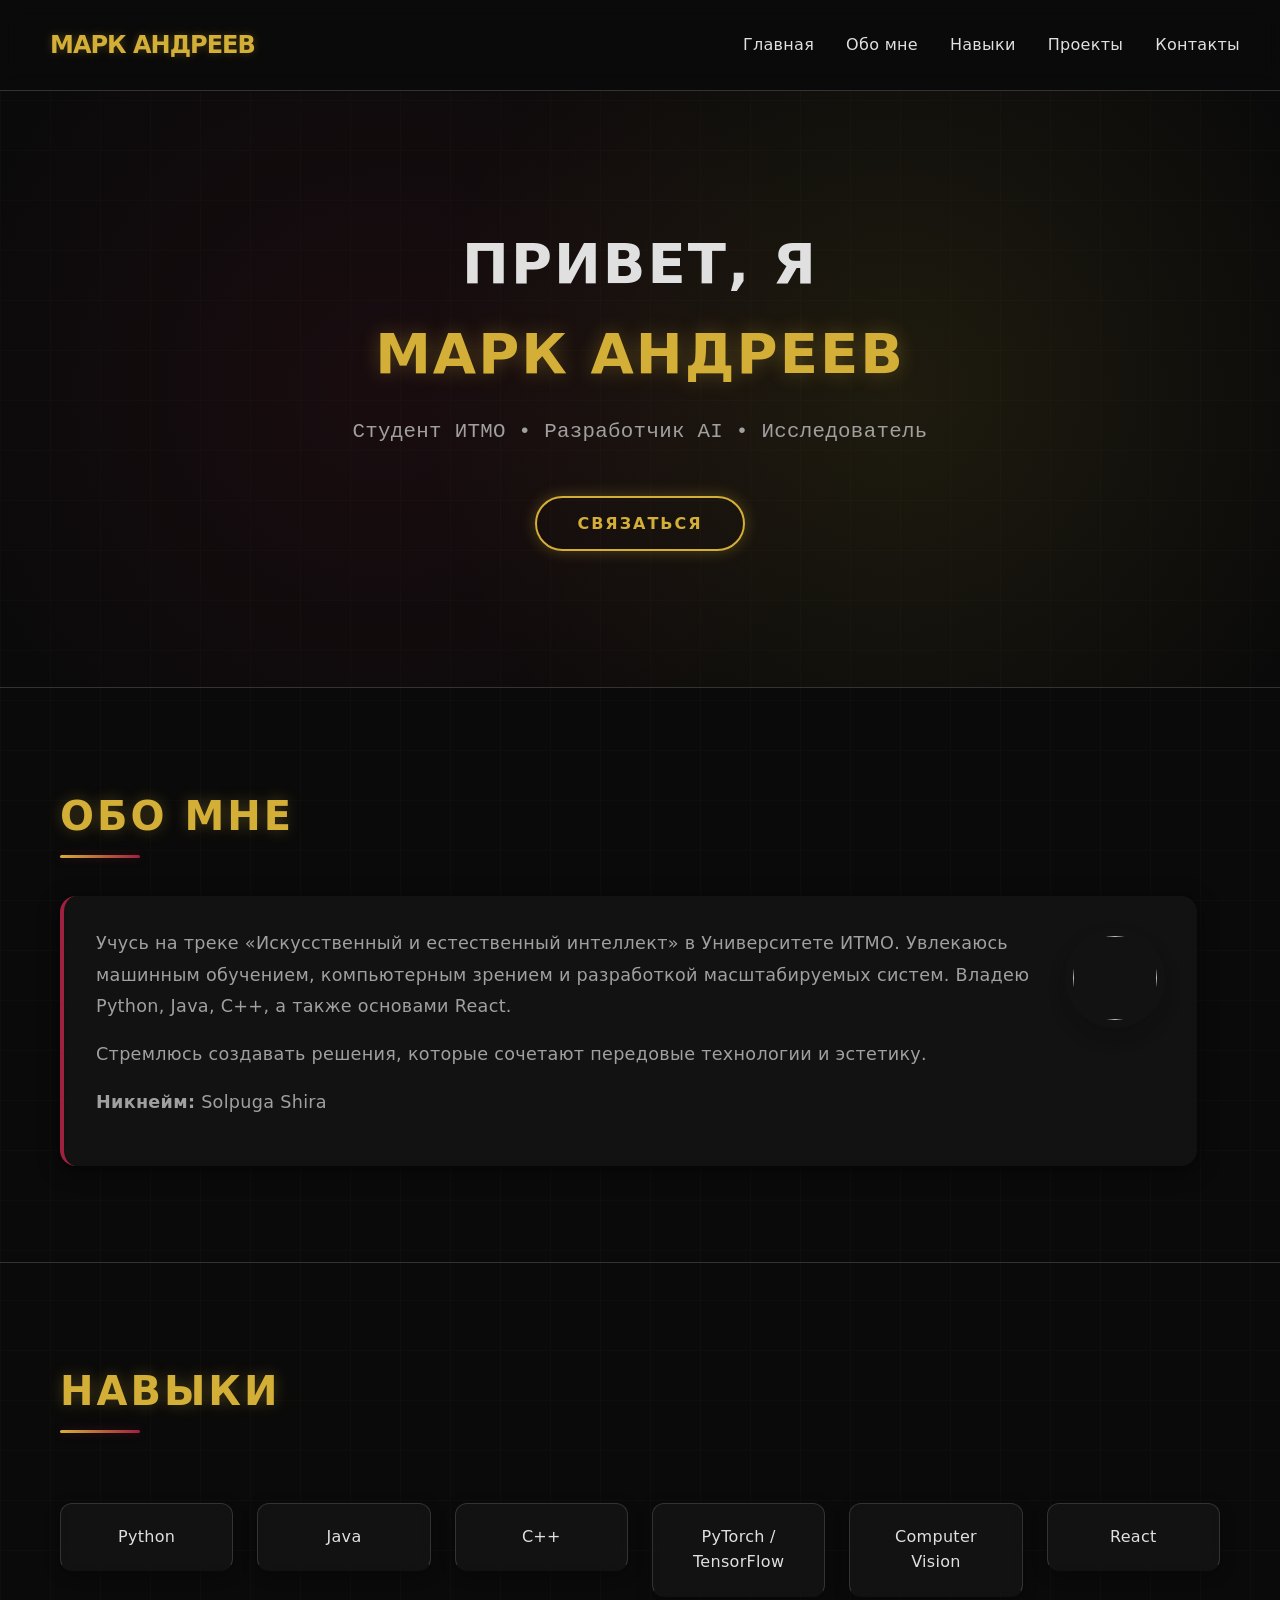
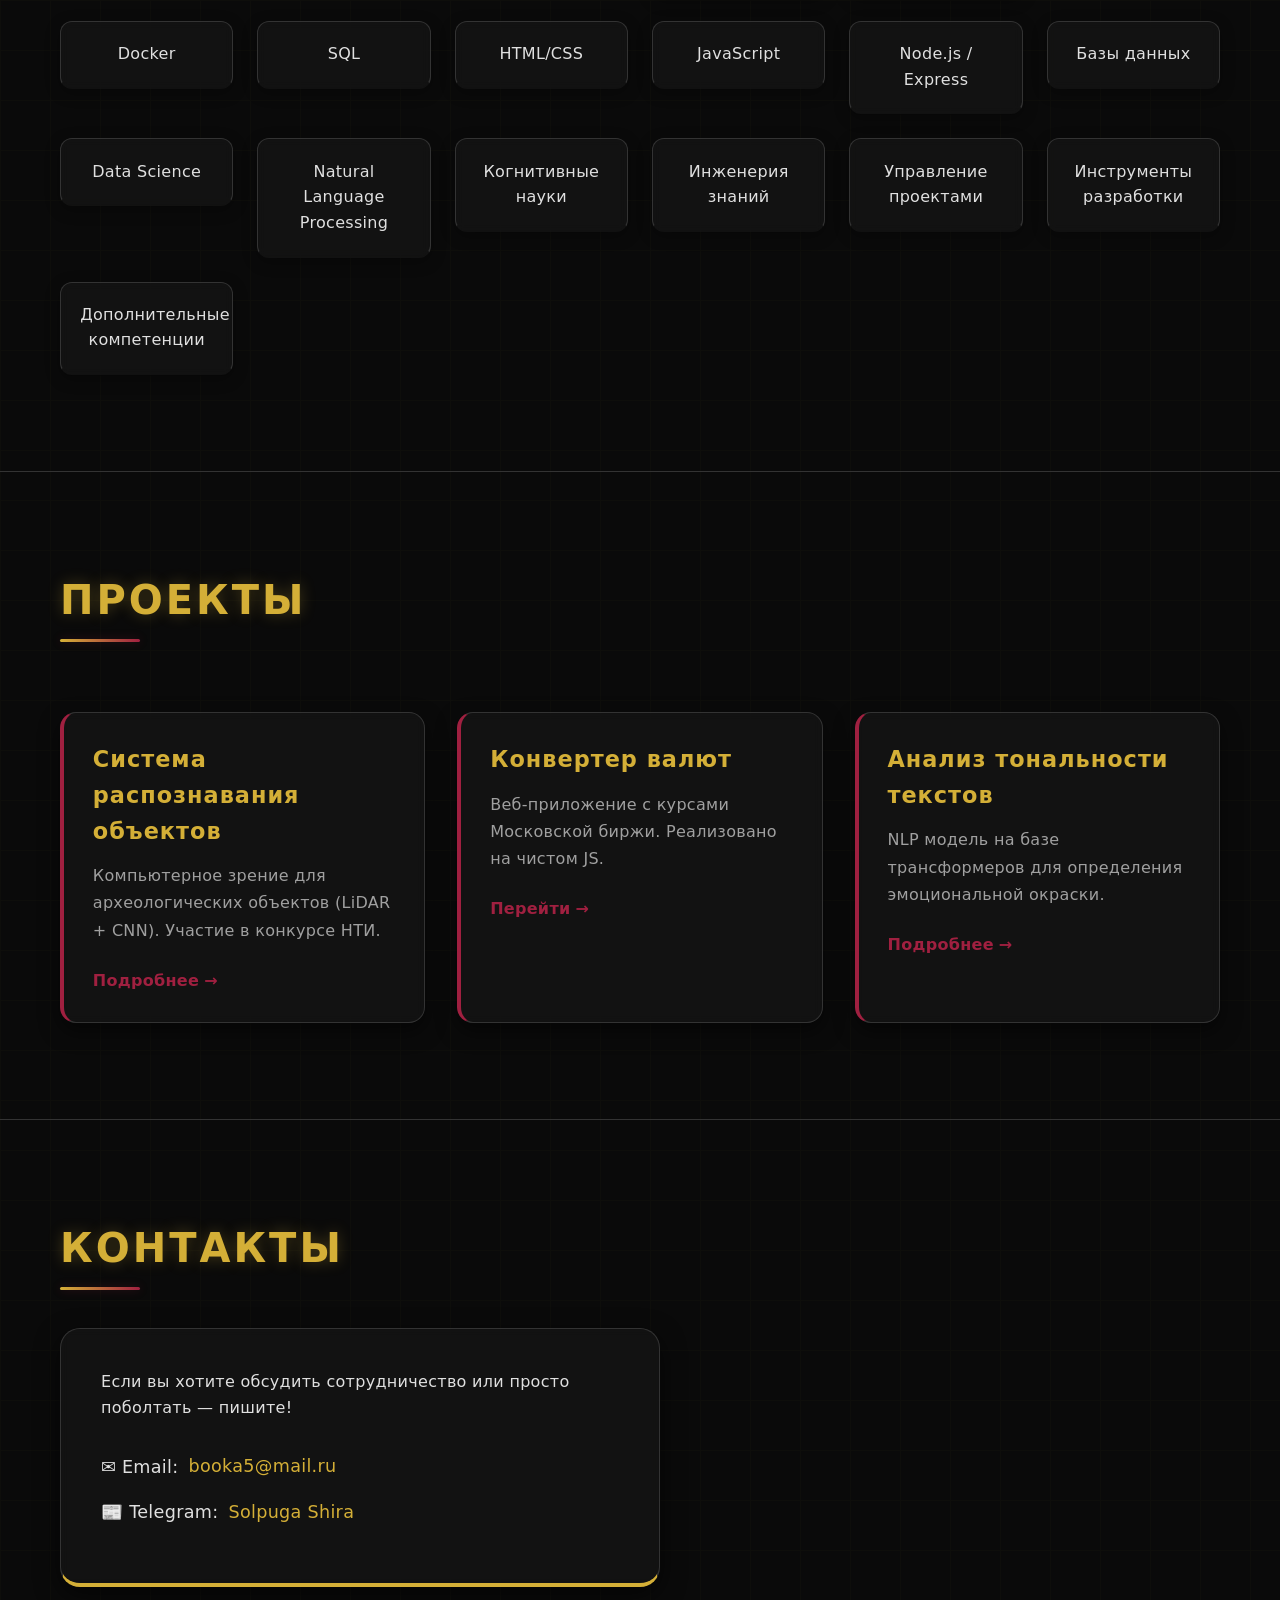
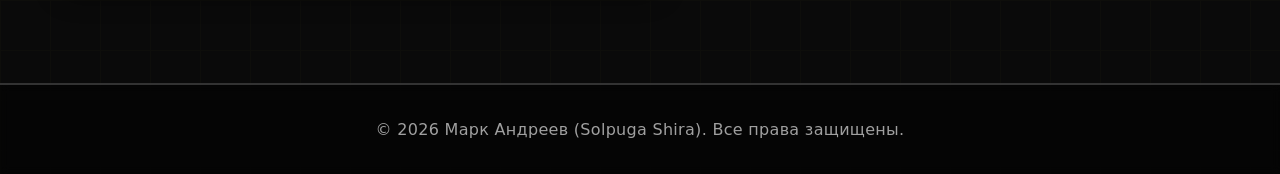
==== index.html @ d1c42158 "Main" ====
<!DOCTYPE html>
<html lang="ru">
<head>
    <meta charset="UTF-8">
    <meta name="viewport" content="width=device-width, initial-scale=1.0">
    <title>Марк Андреев | Портфолио</title>
    <link rel="stylesheet" href="style.css">
</head>
<body>
    <header class="header">
        <div class="container nav">
            <div class="logo" style="margin:10px; letter-spacing:-1px;">Марк Андреев</div>
            <ul class="nav-links" id="navLinks">
                <li><a href="index.html">Главная</a></li>
                <li><a href="#about">Обо мне</a></li>
                <li><a href="#skills">Навыки</a></li>
                <li><a href="#projects">Проекты</a></li>
                <li><a href="#contact">Контакты</a></li>
            </ul>
            <div class="burger" id="burger">
                <span></span>
                <span></span>
                <span></span>
            </div>
        </div>
    </header>

    <main>
        <!-- Hero секция -->
        <section class="hero">
            <div class="container">
                <h1 class="hero-title">Привет, я<br> <span class="gold">Марк Андреев</span></h1>
                <p class="hero-subtitle">Студент ИТМО • Разработчик AI • Исследователь</p>
                <a href="#contact" class="btn-primary">Связаться</a>
            </div>
        </section>

        <!-- Обо мне -->
        <section id="about" class="about">
            <div class="container">
                <h2 class="section-title">Обо мне</h2>
                <div class="about-content">
                    <img class = "mark">
                            
                    <p>Учусь на треке «Искусственный и естественный интеллект» в Университете ИТМО. Увлекаюсь машинным обучением, компьютерным зрением и разработкой масштабируемых систем. Владею Python, Java, C++, а также основами React.</p>
                    <p>Стремлюсь создавать решения, которые сочетают передовые технологии и эстетику.</p>
                    <p><strong>Никнейм:</strong> Solpuga Shira</p>
                </div>
            </div>
        </section>

        <!-- Навыки (кликабельные) -->
        <section id="skills" class="skills">
            <div class="container">
                <h2 class="section-title">Навыки</h2>
                <div class="skills-grid" id="skillsGrid"></div>
            </div>
        </section>

        <!-- Проекты -->
        <section id="projects" class="projects">
            <div class="container">
                <h2 class="section-title">Проекты</h2>
                <div class="projects-grid">
                    <div class="project-card">
                        <h3>Система распознавания объектов</h3>
                        <p>Компьютерное зрение для археологических объектов (LiDAR + CNN). Участие в конкурсе НТИ.</p>
                        <a href="NTI.html" class="project-link">Подробнее</a>
                    </div>
                    <div class="project-card">
                        <h3>Конвертер валют</h3>
                        <p>Веб-приложение с курсами Московской биржи. Реализовано на чистом JS.</p>
                        <a href="converter.html" class="project-link">Перейти</a>
                    </div>
                    <div class="project-card">
                        <h3>Анализ тональности текстов</h3>
                        <p>NLP модель на базе трансформеров для определения эмоциональной окраски.</p>
                        <a href="NLP.html" class="project-link">Подробнее</a>
                    </div>
                </div>
            </div>
        </section>

        <!-- Контакты -->
        <section id="contact" class="contact">
            <div class="container">
                <h2 class="section-title">Контакты</h2>
                <div class="contact-content">
                    <p>Если вы хотите обсудить сотрудничество или просто поболтать — пишите!</p>
                    <ul class="contact-list">
                        <li>✉️ Email: <a href="mailto:booka5@mail.ru">booka5@mail.ru</a></li>
                        <li>📰 Telegram: <a href="https://t.me/Solpuga_Shira">Solpuga Shira</a></li>
                    </ul>
                </div>
            </div>
        </section>
    </main>

    <footer class="footer">
        <div class="container">
            <p>© 2026 Марк Андреев (Solpuga Shira). Все права защищены.</p>
        </div>
    </footer>

    <!-- Скрипт для навыков -->
    <script>
        (function() {
            const skillsData = [
                { name: 'Python', details: ['Django', 'FastAPI', 'NumPy', 'Pandas', 'PyTorch', 'TensorFlow', 'Scikit-learn'] },
                { name: 'Java', details: ['Spring Boot', 'Hibernate', 'Kafka', 'Maven', 'JUnit'] },
                { name: 'C++', details: ['STL', 'Boost', 'OpenCV', 'CUDA', 'Qt'] },
                { name: 'PyTorch / TensorFlow', details: ['Нейросети', 'CNN', 'RNN', 'Трансформеры', 'Обучение с подкреплением'] },
                { name: 'Computer Vision', details: ['OpenCV', 'YOLO', 'Segmentation', 'Object Detection', 'Image Processing'] },
                { name: 'React', details: ['Hooks', 'Redux', 'Next.js', 'Material-UI', 'React Router'] },
                { name: 'Docker', details: ['Контейнеризация', 'Docker Compose', 'Kubernetes (основы)', 'CI/CD'] },
                { name: 'SQL', details: ['PostgreSQL', 'MySQL', 'SQLite', 'Оптимизация запросов', 'ORM'] },
                { name: 'HTML/CSS', details: ['HTML5', 'CSS3', 'Flexbox', 'CSS Grid', 'Адаптивная верстка', 'Семантическая разметка', 'Доступность (WCAG)'] },
{ name: 'JavaScript', details: ['DOM', 'События', 'Асинхронность (Promises, Async/Await)', 'Классы', 'Модули', 'Обработка ошибок', 'Структуры данных'] },
{ name: 'Node.js / Express', details: ['Node.js', 'Express.js', 'REST API', 'Middleware', 'Аутентификация (JWT)', 'Работа с базами данных (Mongoose, Sequelize)', 'WebSockets'] },
{ name: 'Базы данных', details: ['Проектирование БД', 'Нормализация', 'Транзакции', 'Индексы', 'NoSQL (MongoDB)', 'Redis'] },
{ name: 'Data Science', details: ['Pandas', 'NumPy', 'Matplotlib', 'Seaborn', 'Статистический анализ', 'Эконометрика', 'Анализ социальных сетей', 'Планирование экспериментов'] },
{ name: 'Natural Language Processing', details: ['Токенизация', 'Word2Vec', 'BERT', 'NLTK', 'SpaCy', 'Анализ тональности', 'Машинный перевод'] },
{ name: 'Когнитивные науки', details: ['Когнитивная психология', 'Психолингвистика', 'Когнитивная нейронаука', 'Моделирование когнитивных процессов', 'Экспериментальные методы'] },
{ name: 'Инженерия знаний', details: ['Онтологии', 'Семантические сети', 'Экспертные системы', 'Извлечение знаний', 'Логический вывод'] },
{ name: 'Управление проектами', details: ['Agile (Scrum, Kanban)', 'PMBOK', 'Управление рисками', 'Сценарное мышление', 'Управление изменениями'] },
{ name: 'Инструменты разработки', details: ['Git (продвинутый)', 'Docker (оркестрация)', 'CI/CD (GitLab CI, GitHub Actions)', 'Linux (администрирование)', 'Kubernetes (основы)'] },
{ name: 'Дополнительные компетенции', details: ['3D-моделирование', 'Основы ГИС', 'Технологии творчества', 'Публичные выступления', 'Командообразование'] }
            ];

            const grid = document.getElementById('skillsGrid');

            skillsData.forEach(function(skill) {
                const wrapper = document.createElement('div');
                wrapper.style.width = '100%';

                const skillItem = document.createElement('div');
                skillItem.className = 'skill-item';
                skillItem.textContent = skill.name;

                const detailsDiv = document.createElement('div');
                detailsDiv.className = 'skill-details';
                detailsDiv.style.display = 'none';

                const ul = document.createElement('ul');
                skill.details.forEach(function(detail) {
                    const li = document.createElement('li');
                    li.textContent = detail;
                    ul.appendChild(li);
                });
                detailsDiv.appendChild(ul);

                skillItem.addEventListener('click', function(e) {
                    e.stopPropagation();
                    detailsDiv.style.display = detailsDiv.style.display === 'none' ? 'block' : 'none';
                });

                wrapper.appendChild(skillItem);
                wrapper.appendChild(detailsDiv);
                grid.appendChild(wrapper);
            });
        })();
    </script>
    <!-- Общий скрипт -->
    <script src="script.js"></script>
</body>
</html>
---- style.css ----
:root {
    --bg-primary: #0a0a0a;
    --bg-secondary: #111111;
    --bg-card: rgba(20, 20, 20, 0.8);
    --text-primary: #e0e0e0;
    --text-secondary: #a0a0a0;
    --gold: #D4AF37;
    --gold-glow: rgba(212, 175, 55, 0.3);
    --burgundy: #a02040;
    --burgundy-glow: rgba(160, 32, 64, 0.3);
    --border-color: #333333;
    --glass-bg: rgba(20, 20, 20, 0.7);
}

* {
    margin: 0;
    padding: 0;
    box-sizing: border-box;
}

body {
    font-family: 'Inter', 'Segoe UI', system-ui, sans-serif;
    line-height: 1.6;
    color: var(--text-primary);
    background: var(--bg-primary) url('data:image/svg+xml;utf8,<svg xmlns="http://www.w3.org/2000/svg" width="50" height="50" viewBox="0 0 50 50"><path d="M0 0h50v50H0z" fill="none"/><path d="M0 0h50v1H0zM0 0h1v50H0z" fill="%23D4AF37" fill-opacity="0.02"/></svg>');
    letter-spacing: 0.3px;
}

.container {
    max-width: 1200px;
    margin: 0 auto;
    padding: 0 20px;
}

.header {
    position: sticky;
    top: 0;
    z-index: 100;
    background: rgba(10, 10, 10, 0.8);
    backdrop-filter: blur(10px);
    border-bottom: 1px solid var(--border-color);
}

.nav {
    display: flex;
    justify-content: space-between;
    align-items: center;
    padding: 1rem 0;
}

.logo {
    font-size: 1.5rem;
    font-weight: 700;
    color: var(--gold);
    letter-spacing: 2px;
    text-transform: uppercase;
    text-shadow: 0 0 10px var(--gold-glow);
}

.nav-links {
    display: flex;
    list-style: none;
    gap: 2rem;
}

.nav-links a {
    text-decoration: none;
    color: var(--text-primary);
    font-weight: 500;
    transition: color 0.3s ease, text-shadow 0.3s ease;
    position: relative;
    padding-bottom: 4px;
}

.nav-links a::after {
    content: '';
    position: absolute;
    bottom: 0;
    left: 0;
    width: 0;
    height: 2px;
    background: linear-gradient(90deg, var(--gold), var(--burgundy));
    transition: width 0.3s ease;
}

.nav-links a:hover {
    color: var(--gold);
    text-shadow: 0 0 8px var(--gold-glow);
}

.nav-links a:hover::after {
    width: 100%;
}

.burger {
    display: none;
    flex-direction: column;
    cursor: pointer;
    padding: 5px;
}

.burger span {
    width: 25px;
    height: 2px;
    background: var(--gold);
    margin: 3px 0;
    transition: 0.3s;
    box-shadow: 0 0 5px var(--gold-glow);
}

section {
    padding: 6rem 0;
    border-bottom: 1px solid var(--border-color);
}

.section-title {
    font-size: 2.5rem;
    margin-bottom: 3rem;
    color: var(--gold);
    text-transform: uppercase;
    letter-spacing: 3px;
    position: relative;
    display: inline-block;
    text-shadow: 0 0 15px var(--gold-glow);
}

.section-title::after {
    content: '';
    position: absolute;
    bottom: -10px;
    left: 0;
    width: 80px;
    height: 3px;
    background: linear-gradient(90deg, var(--gold), var(--burgundy));
    border-radius: 2px;
    box-shadow: 0 0 10px var(--burgundy-glow);
}

.hero {
    text-align: center;
    padding: 8rem 0;
    background: radial-gradient(circle at 30% 50%, rgba(160, 32, 64, 0.1) 0%, transparent 50%),
                radial-gradient(circle at 70% 50%, rgba(212, 175, 55, 0.1) 0%, transparent 50%);
}

.hero-title {
    font-size: 3.5rem;
    margin-bottom: 1rem;
    font-weight: 800;
    letter-spacing: 2px;
    text-transform: uppercase;
}

.gold {
    color: var(--gold);
    text-shadow: 0 0 20px var(--gold-glow);
}

.hero-subtitle {
    font-size: 1.3rem;
    color: var(--text-secondary);
    margin-bottom: 2.5rem;
    font-family: 'Fira Code', monospace;
}

.btn-primary {
    display: inline-block;
    background: transparent;
    color: var(--gold);
    padding: 0.8rem 2.5rem;
    text-decoration: none;
    font-weight: 600;
    border-radius: 30px;
    border: 2px solid var(--gold);
    transition: all 0.3s ease;
    text-transform: uppercase;
    letter-spacing: 2px;
    box-shadow: 0 0 15px var(--gold-glow);
    cursor: pointer;
    font-size: 1rem;
    margin: 0.5rem;
}

.btn-primary:hover {
    background: var(--gold);
    color: var(--bg-primary);
    border-color: var(--gold);
    box-shadow: 0 0 30px var(--gold);
}

.btn-secondary {
    display: inline-block;
    background: transparent;
    color: var(--text-secondary);
    padding: 0.8rem 2rem;
    text-decoration: none;
    font-weight: 500;
    border-radius: 30px;
    border: 1px solid var(--border-color);
    transition: all 0.3s ease;
    cursor: pointer;
    font-size: 0.9rem;
}

.btn-secondary:hover {
    border-color: var(--burgundy);
    color: var(--burgundy);
    box-shadow: 0 0 15px var(--burgundy-glow);
}

.about-content {
    max-width: 98%;
    font-size: 1.1rem;
    color: var(--text-secondary);
    line-height: 1.8;
    background: var(--bg-card);
    padding: 2rem;
    border-radius: 16px;
    backdrop-filter: blur(5px);
    border-left: 4px solid var(--burgundy);
    box-shadow: 0 4px 20px rgba(0, 0, 0, 0.6);
}
.mark {
    max-width: 100%;
    border-radius: 50%;
    border: 4px solid transparent;
    background: var(--gradient);
    padding: 4px;
    box-shadow: 0 10px 20px rgba(0,0,0,0.1);
    float: right;
    width: 100px;
    height: 100px;
    src: "https://example.com/images/picture.png";
}

.about-content p {
    margin-bottom: 1rem;
}

.skills-grid {
    display: grid;
    grid-template-columns: repeat(auto-fit, minmax(150px, 1fr));
    gap: 1.5rem;
    margin-top: 2rem;
}

.skill-item {
    background: var(--bg-card);
    color: var(--text-primary);
    padding: 1.2rem;
    text-align: center;
    border-radius: 12px;
    font-weight: 500;
    transition: transform 0.3s ease, box-shadow 0.3s ease, border-color 0.3s ease;
    border: 1px solid var(--border-color);
    border-bottom: 3px solid transparent;
    backdrop-filter: blur(5px);
    box-shadow: 0 4px 15px rgba(0, 0, 0, 0.3);
    cursor: pointer;
}

.skill-item:hover {
    transform: translateY(-5px) scale(1.02);
    border-bottom-color: var(--gold);
    box-shadow: 0 0 25px var(--gold-glow);
    border-color: var(--gold);
}

.skill-details {
    background: rgba(0, 0, 0, 0.7);
    border-radius: 8px;
    padding: 1rem;
    margin-top: 0.5rem;
    border-left: 3px solid var(--burgundy);
    font-size: 0.9rem;
    backdrop-filter: blur(4px);
}

.skill-details ul {
    list-style: none;
    color: var(--text-secondary);
}

.skill-details li {
    margin-bottom: 0.3rem;
    padding-left: 1.2rem;
    position: relative;
}

.skill-details li::before {
    content: '▹';
    position: absolute;
    left: 0;
    color: var(--gold);
}

.projects-grid {
    display: grid;
    grid-template-columns: repeat(auto-fit, minmax(300px, 1fr));
    gap: 2rem;
    margin-top: 2rem;
}

.project-card {
    background: var(--bg-card);
    border-radius: 16px;
    padding: 1.8rem;
    transition: all 0.3s ease;
    border: 1px solid var(--border-color);
    border-left: 4px solid var(--burgundy);
    backdrop-filter: blur(5px);
    box-shadow: 0 8px 20px rgba(0, 0, 0, 0.5);
}

.project-card:hover {
    transform: translateY(-8px);
    border-left-color: var(--gold);
    box-shadow: 0 15px 30px rgba(0, 0, 0, 0.8), 0 0 25px var(--burgundy-glow);
}

.project-card h3 {
    color: var(--gold);
    margin-bottom: 0.8rem;
    font-size: 1.4rem;
    letter-spacing: 1px;
}

.project-card p {
    color: var(--text-secondary);
    margin-bottom: 1.5rem;
    line-height: 1.7;
}

.project-link {
    text-decoration: none;
    color: var(--burgundy);
    font-weight: 600;
    transition: color 0.3s ease, text-shadow 0.3s ease;
    display: inline-flex;
    align-items: center;
    gap: 5px;
}

.project-link:hover {
    color: var(--gold);
    text-shadow: 0 0 8px var(--gold-glow);
}

.project-link::after {
    content: '→';
    transition: transform 0.3s ease;
}

.project-link:hover::after {
    transform: translateX(5px);
}

.contact-content {
    background: var(--bg-card);
    padding: 2.5rem;
    border-radius: 20px;
    max-width: 600px;
    border: 1px solid var(--border-color);
    border-bottom: 4px solid var(--gold);
    backdrop-filter: blur(5px);
    box-shadow: 0 8px 25px rgba(0, 0, 0, 0.6);
}

.contact-list {
    list-style: none;
    margin-top: 2rem;
}

.contact-list li {
    margin-bottom: 1rem;
    font-size: 1.1rem;
    display: flex;
    align-items: center;
    gap: 10px;
}

.contact-list a {
    text-decoration: none;
    color: var(--gold);
    transition: color 0.3s ease, text-shadow 0.3s ease;
    border-bottom: 1px dashed transparent;
}

.contact-list a:hover {
    color: var(--burgundy);
    text-shadow: 0 0 8px var(--burgundy-glow);
    border-bottom-color: var(--burgundy);
}

.converter-section {
    padding: 2rem 0 6rem;
}

.converter-card {
    background: var(--bg-card);
    border-radius: 24px;
    padding: 2.5rem;
    border: 1px solid var(--border-color);
    border-top: 4px solid var(--gold);
    backdrop-filter: blur(10px);
    box-shadow: 0 20px 40px rgba(0, 0, 0, 0.8);
    max-width: 600px;
    margin: 0 auto;
}

.converter-form {
    display: flex;
    flex-direction: column;
    gap: 1.5rem;
    margin-bottom: 2rem;
}

.input-group {
    display: flex;
    flex-direction: column;
    gap: 0.5rem;
}

.input-group label {
    color: var(--gold);
    font-weight: 600;
    letter-spacing: 1px;
    text-transform: uppercase;
    font-size: 0.85rem;
}

.input-group input,
.input-group select {
    background: rgba(0, 0, 0, 0.6);
    border: 1px solid var(--border-color);
    border-radius: 12px;
    padding: 1rem;
    color: var(--text-primary);
    font-size: 1rem;
    transition: border-color 0.3s, box-shadow 0.3s;
}

.input-group input:focus,
.input-group select:focus {
    outline: none;
    border-color: var(--gold);
    box-shadow: 0 0 15px var(--gold-glow);
}

.result-area {
    text-align: center;
    background: rgba(0, 0, 0, 0.4);
    border-radius: 16px;
    padding: 1.5rem;
    border: 1px dashed var(--burgundy);
}

#result {
    font-size: 1.6rem;
    color: var(--gold);
    font-weight: 700;
    margin-bottom: 0.5rem;
    word-break: break-word;
}

#lastUpdate {
    color: var(--text-secondary);
    font-size: 0.8rem;
}

.footer {
    text-align: center;
    padding: 2rem 0;
    border-top: 1px solid var(--border-color);
    color: var(--text-secondary);
    background: rgba(0, 0, 0, 0.5);
    backdrop-filter: blur(5px);
}

.hero-small,
.hero-project {
    text-align: center;
    padding: 4rem 0 2rem;
    background: radial-gradient(circle at 30% 50%, rgba(160, 32, 64, 0.1) 0%, transparent 50%),
                radial-gradient(circle at 70% 50%, rgba(212, 175, 55, 0.1) 0%, transparent 50%);
}

.hero-small h1,
.hero-project h1 {
    font-size: 3rem;
    margin-bottom: 1rem;
    font-weight: 800;
    letter-spacing: 2px;
    text-transform: uppercase;
}

.hero-small p,
.hero-project p {
    font-size: 1.2rem;
    color: var(--text-secondary);
    max-width: 700px;
    margin: 0 auto;
}

.overview-card {
    background: var(--bg-card);
    border-left: 4px solid var(--gold);
    padding: 2rem;
    border-radius: 20px;
    backdrop-filter: blur(5px);
    box-shadow: 0 10px 30px rgba(0, 0, 0, 0.6);
}

.stages-grid {
    display: grid;
    grid-template-columns: repeat(auto-fit, minmax(300px, 1fr));
    gap: 2rem;
    margin-top: 2rem;
}

.stage-card {
    background: var(--bg-card);
    border-radius: 20px;
    padding: 1.8rem;
    transition: all 0.3s ease;
    border: 1px solid var(--border-color);
    border-left: 4px solid var(--burgundy);
    backdrop-filter: blur(5px);
    box-shadow: 0 8px 20px rgba(0, 0, 0, 0.5);
    display: flex;
    flex-direction: column;
}

.stage-card:hover {
    transform: translateY(-8px);
    border-left-color: var(--gold);
    box-shadow: 0 15px 30px rgba(0, 0, 0, 0.8), 0 0 25px var(--burgundy-glow);
}

.stage-card h3 {
    color: var(--gold);
    margin-bottom: 1rem;
    font-size: 1.5rem;
    letter-spacing: 1px;
}

.stage-photo {
    width: 100%;
    height: 180px;
    background: rgba(0, 0, 0, 0.5);
    border: 2px dashed var(--border-color);
    border-radius: 16px;
    margin: 1rem 0;
    display: flex;
    align-items: center;
    justify-content: center;
    font-size: 1.2rem;
    color: var(--text-secondary);
    text-transform: uppercase;
    transition: border-color 0.3s, box-shadow 0.3s;
    background-image: url('data:image/svg+xml;utf8,<svg xmlns="http://www.w3.org/2000/svg" width="48" height="48" viewBox="0 0 24 24" fill="none" stroke="%23808080" stroke-width="1" stroke-linecap="round" stroke-linejoin="round"><rect x="2" y="2" width="20" height="20" rx="2" ry="2"/><circle cx="8.5" cy="8.5" r="1.5" fill="%23808080"/><polyline points="21 15 16 10 5 21"/></svg>');
    background-repeat: no-repeat;
    background-position: center 30%;
    background-size: 48px;
}

.stage-card:hover .stage-photo {
    border-color: var(--gold);
    box-shadow: 0 0 15px var(--gold-glow);
}

.stage-photo span {
    margin-top: 70px;
    background: rgba(0, 0, 0, 0.7);
    padding: 0.3rem 1rem;
    border-radius: 20px;
    font-size: 0.9rem;
    border: 1px solid var(--border-color);
}

.stage-description {
    color: var(--text-secondary);
    font-size: 0.95rem;
    line-height: 1.7;
    margin-top: 0.5rem;
    flex-grow: 1;
}

.fade-in {
    opacity: 0;
    transform: translateY(20px);
    transition: opacity 0.6s ease, transform 0.6s ease;
}

.fade-in.visible {
    opacity: 1;
    transform: translateY(0);
}

@media (max-width: 768px) {
    .nav-links {
        display: none;
        flex-direction: column;
        position: absolute;
        top: 100%;
        left: 0;
        right: 0;
        background: var(--glass-bg);
        backdrop-filter: blur(15px);
        padding: 2rem;
        gap: 1.5rem;
        text-align: center;
        border-bottom: 2px solid var(--gold);
        box-shadow: 0 10px 30px rgba(0, 0, 0, 0.8);
    }

    .nav-links.active {
        display: flex;
    }

    .burger {
        display: flex;
    }

    .hero-title {
        font-size: 2.2rem;
    }

    .section-title {
        font-size: 2rem;
    }

    .converter-card {
        padding: 1.5rem;
    }

    .hero-small h1,
    .hero-project h1 {
        font-size: 2.2rem;
    }
}
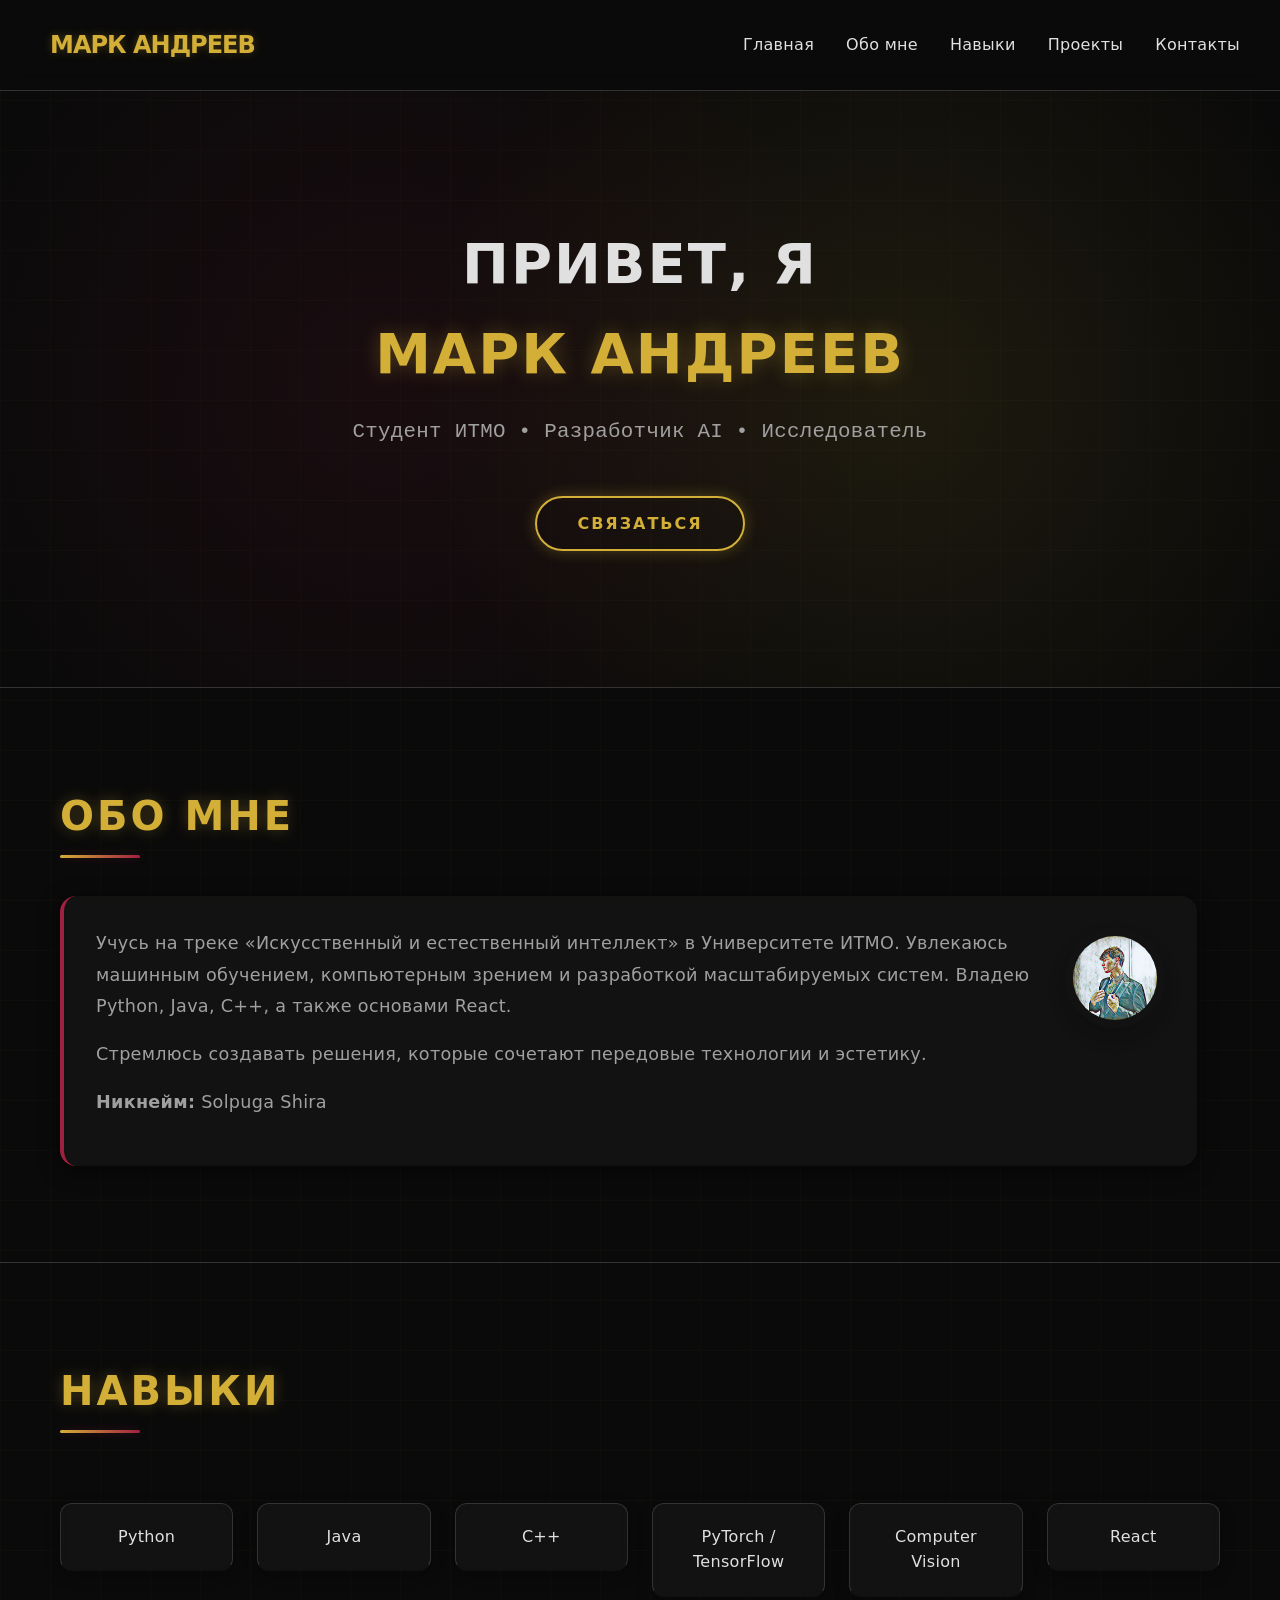
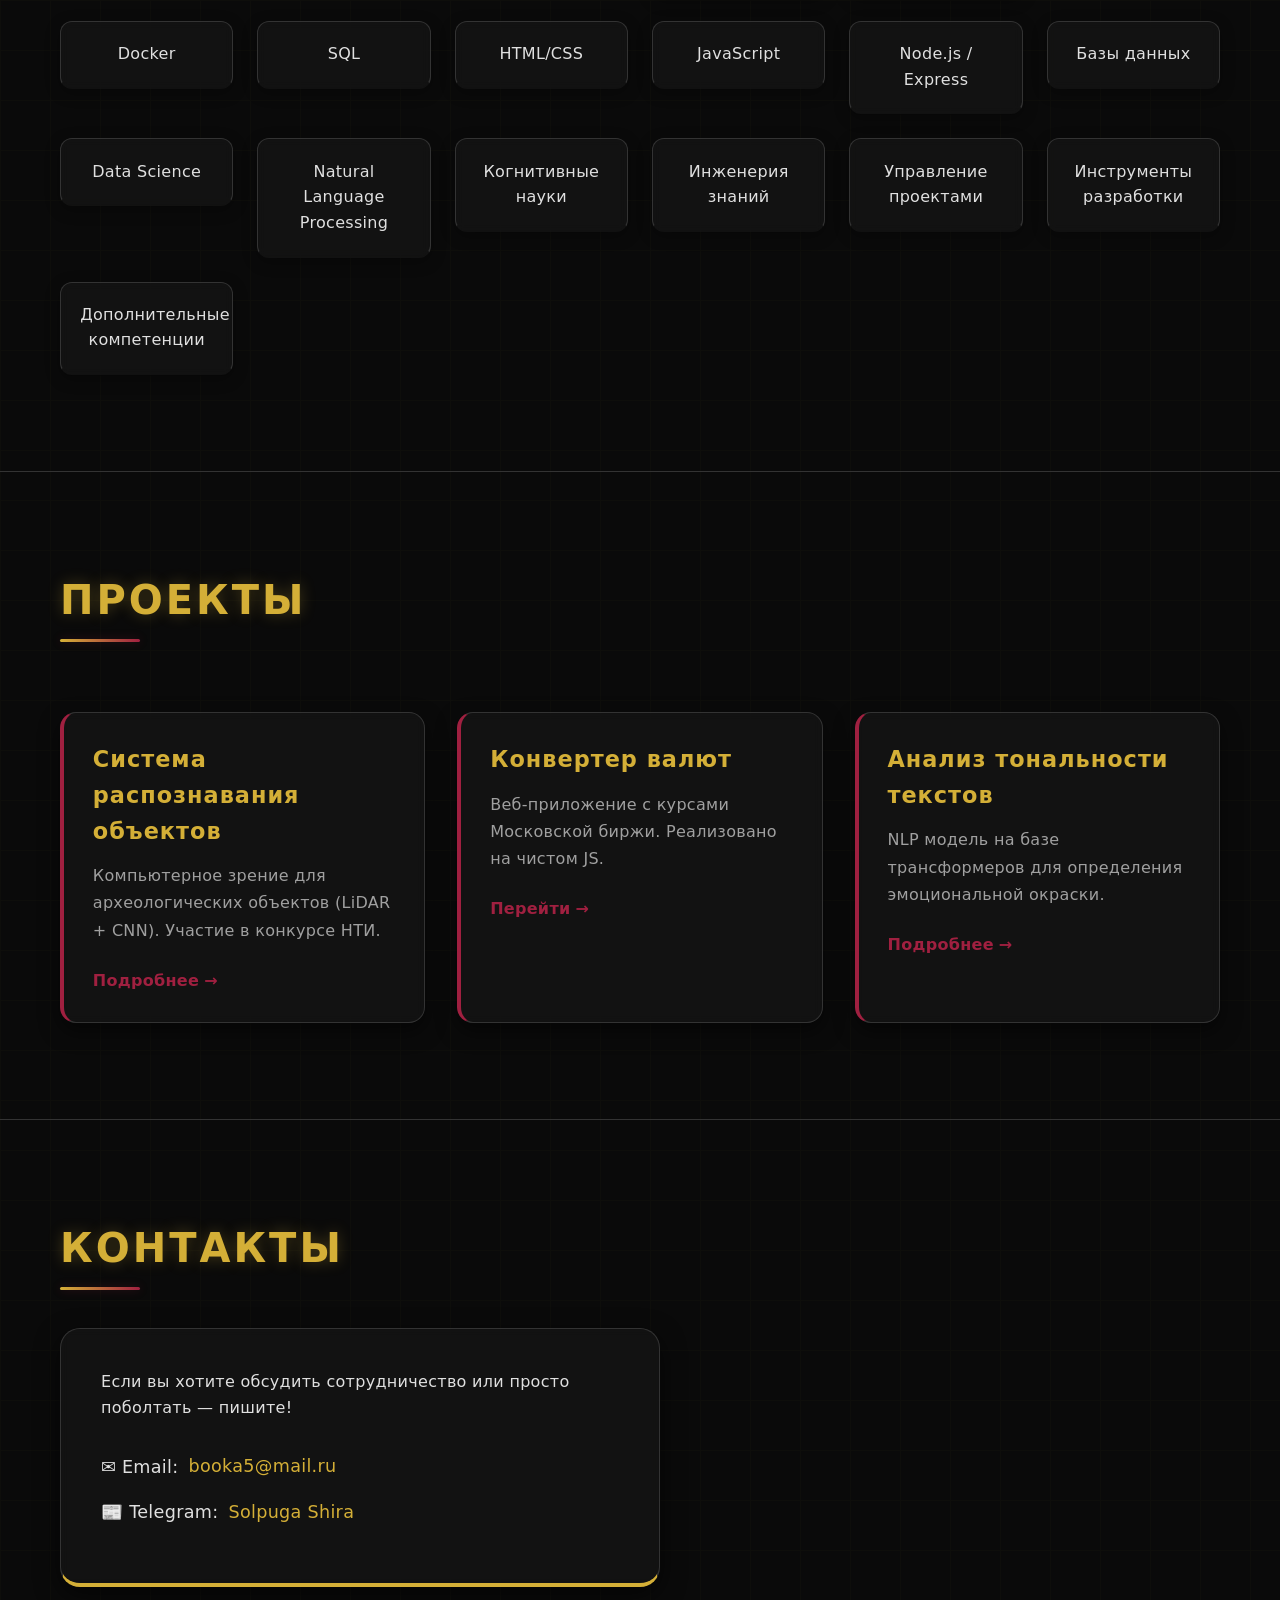
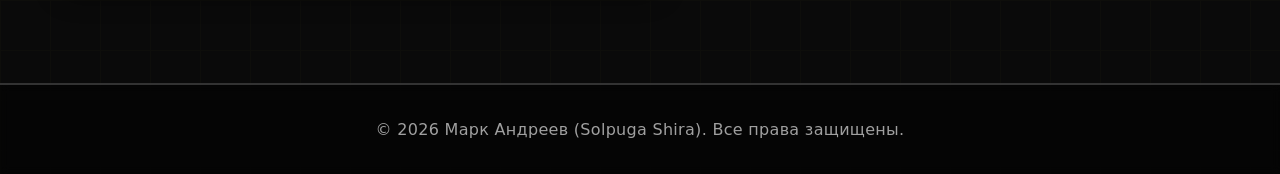
==== commit 05c4f901: "fix photo" ====
--- a/index.html
+++ b/index.html
@@ -40,7 +40,7 @@
             <div class="container">
                 <h2 class="section-title">Обо мне</h2>
                 <div class="about-content">
-                    <img class = "mark">
+                    <img class = "mark" src ="/Mark.jpeg">
                             
                     <p>Учусь на треке «Искусственный и естественный интеллект» в Университете ИТМО. Увлекаюсь машинным обучением, компьютерным зрением и разработкой масштабируемых систем. Владею Python, Java, C++, а также основами React.</p>
                     <p>Стремлюсь создавать решения, которые сочетают передовые технологии и эстетику.</p>
--- a/style.css
+++ b/style.css
@@ -230,7 +230,6 @@
     float: right;
     width: 100px;
     height: 100px;
-    src: "https://example.com/images/picture.png";
 }
 
 .about-content p {
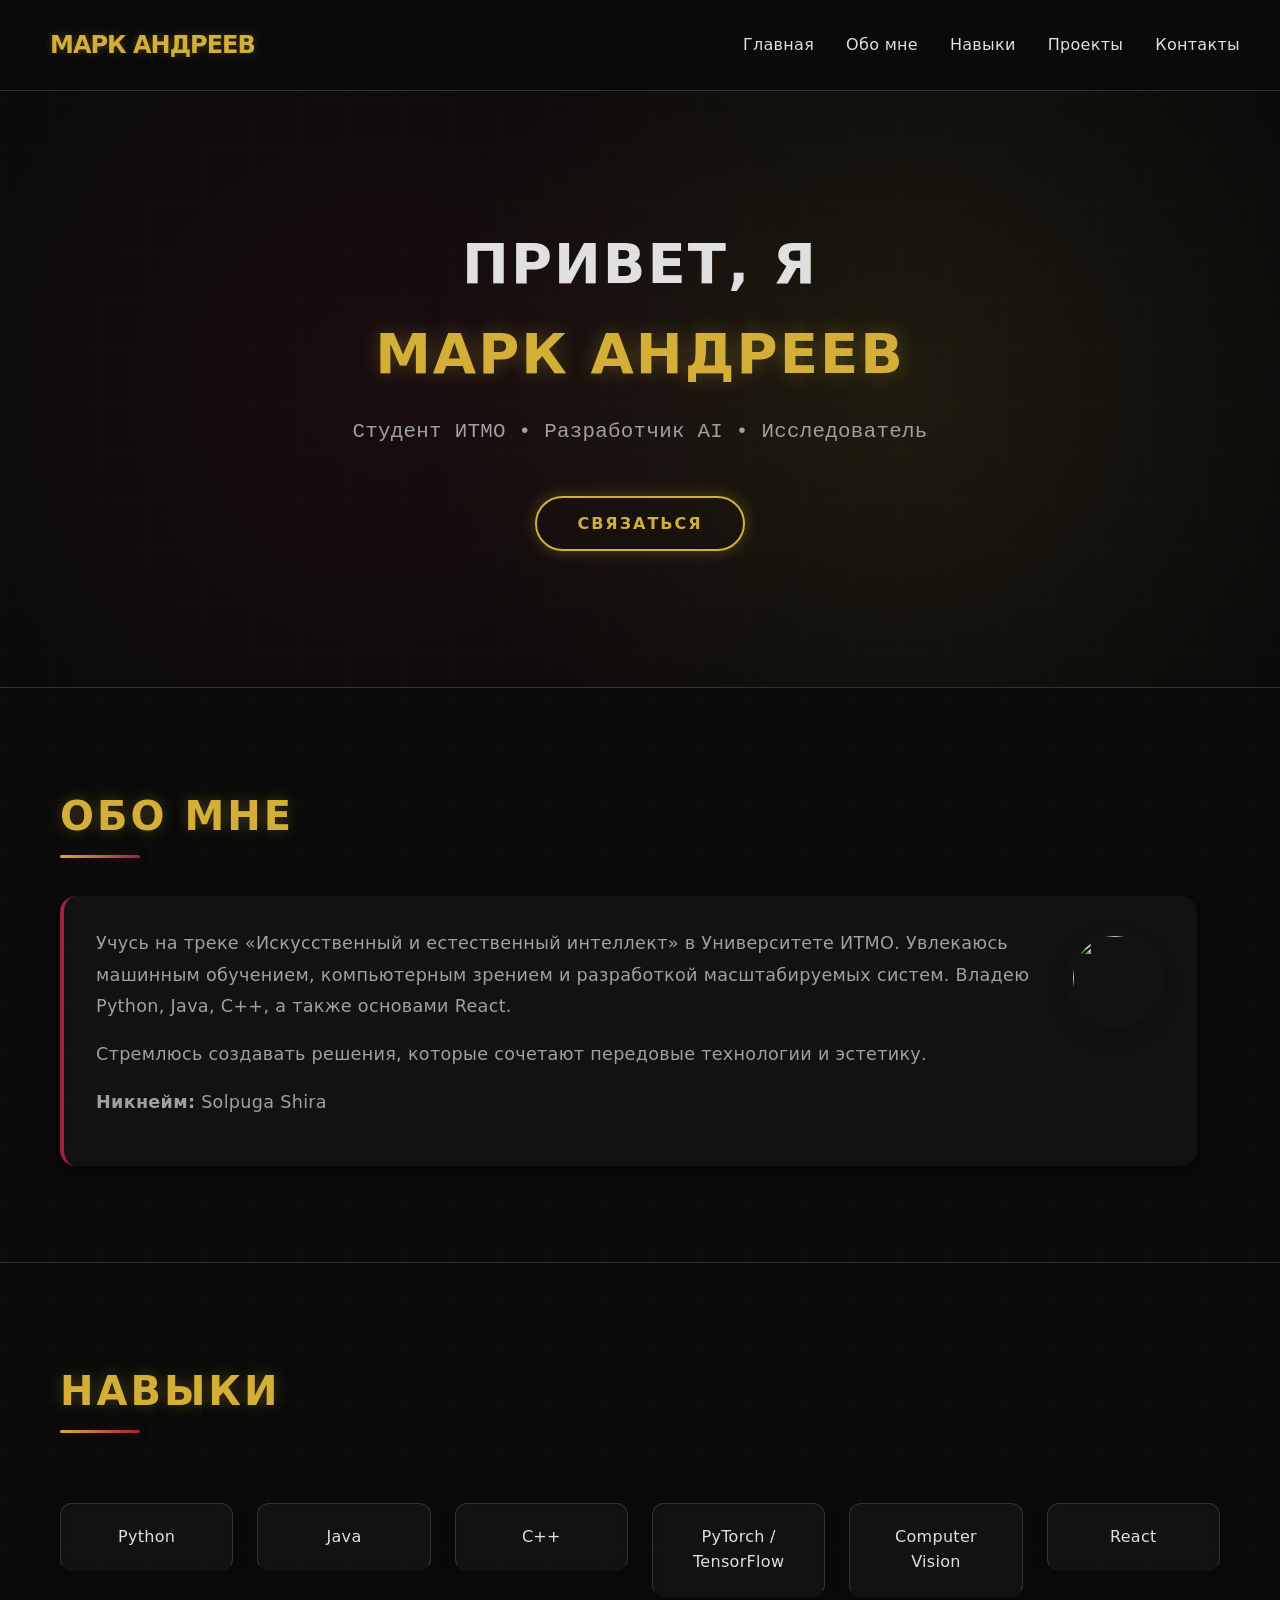
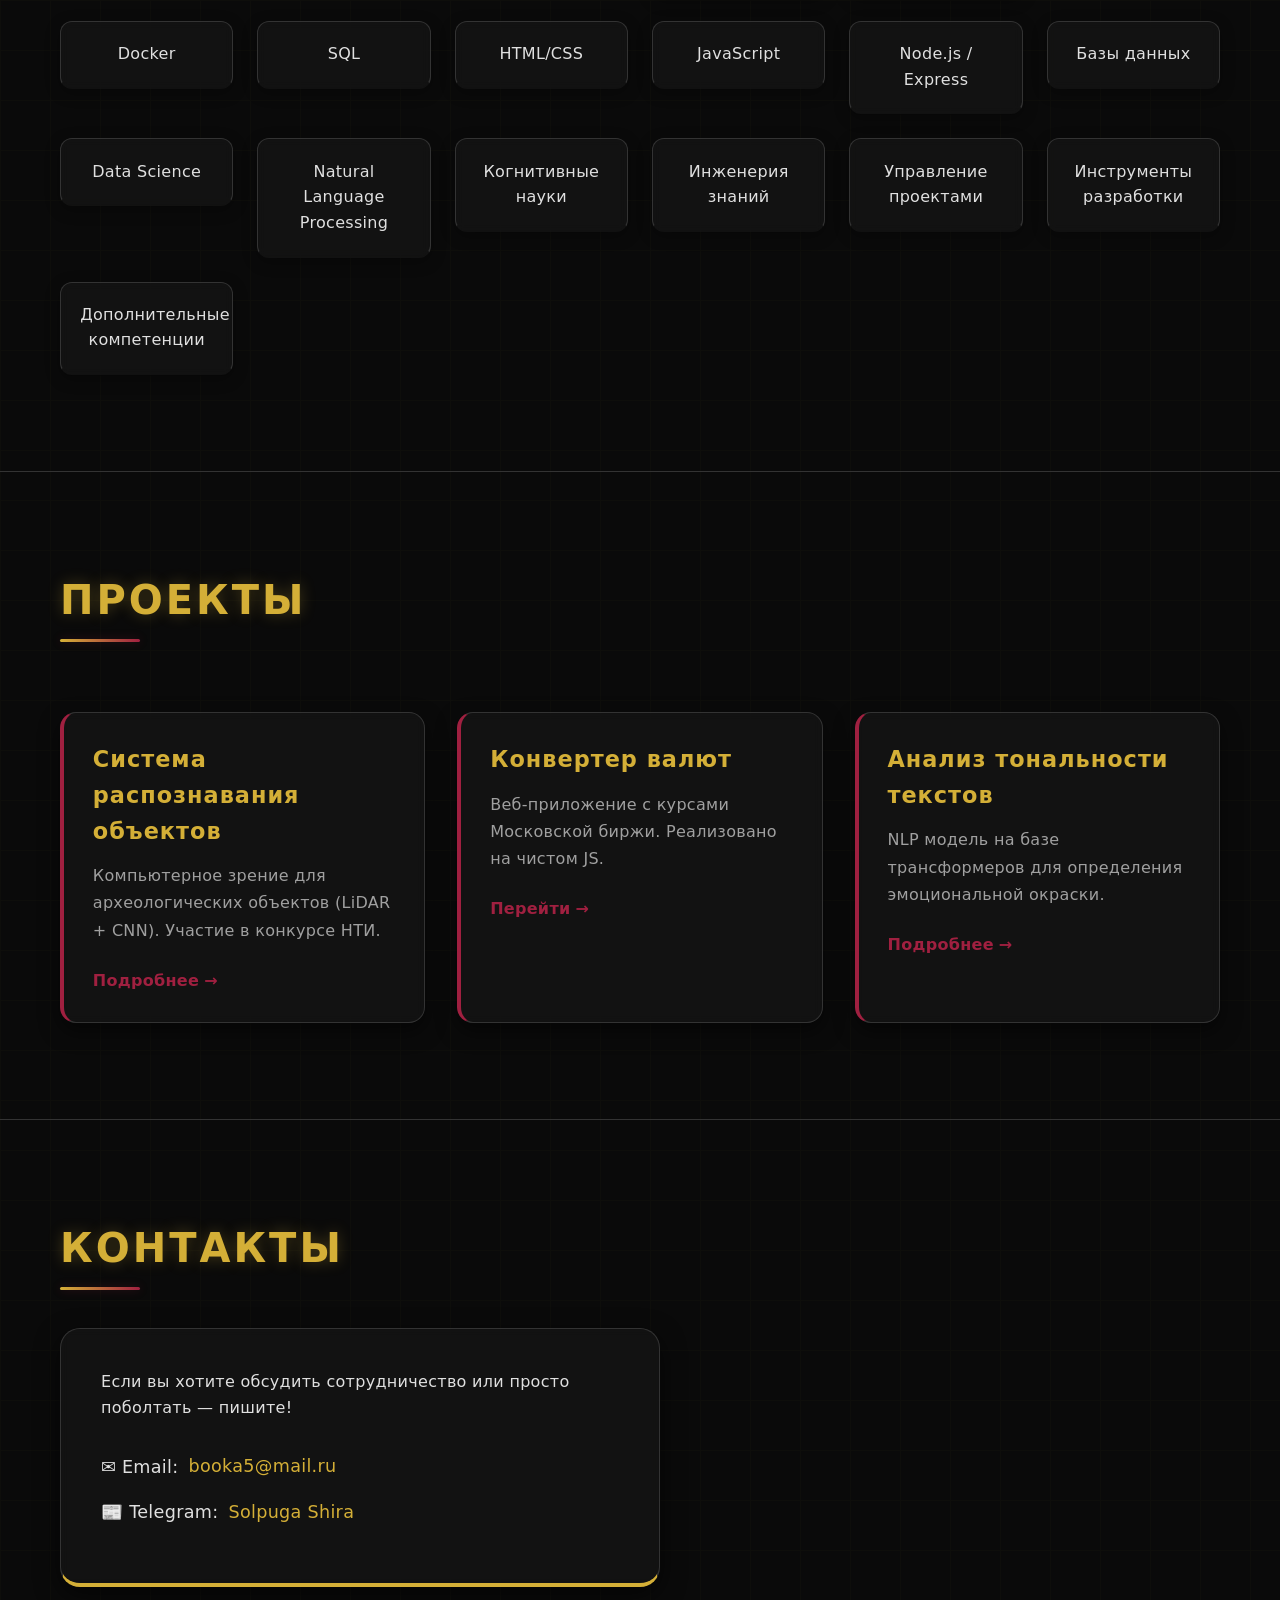
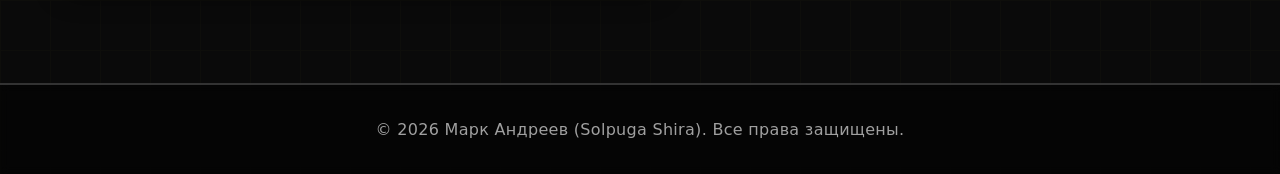
==== commit 98c5930f: "Update index.html" ====
--- a/index.html
+++ b/index.html
@@ -40,7 +40,7 @@
             <div class="container">
                 <h2 class="section-title">Обо мне</h2>
                 <div class="about-content">
-                    <img class = "mark" src ="/Mark.jpeg">
+                    <img class = "mark" src ="/Portfolio/Mark.jpeg">
                             
                     <p>Учусь на треке «Искусственный и естественный интеллект» в Университете ИТМО. Увлекаюсь машинным обучением, компьютерным зрением и разработкой масштабируемых систем. Владею Python, Java, C++, а также основами React.</p>
                     <p>Стремлюсь создавать решения, которые сочетают передовые технологии и эстетику.</p>
@@ -163,4 +163,4 @@
     <!-- Общий скрипт -->
     <script src="script.js"></script>
 </body>
-</html>+</html>
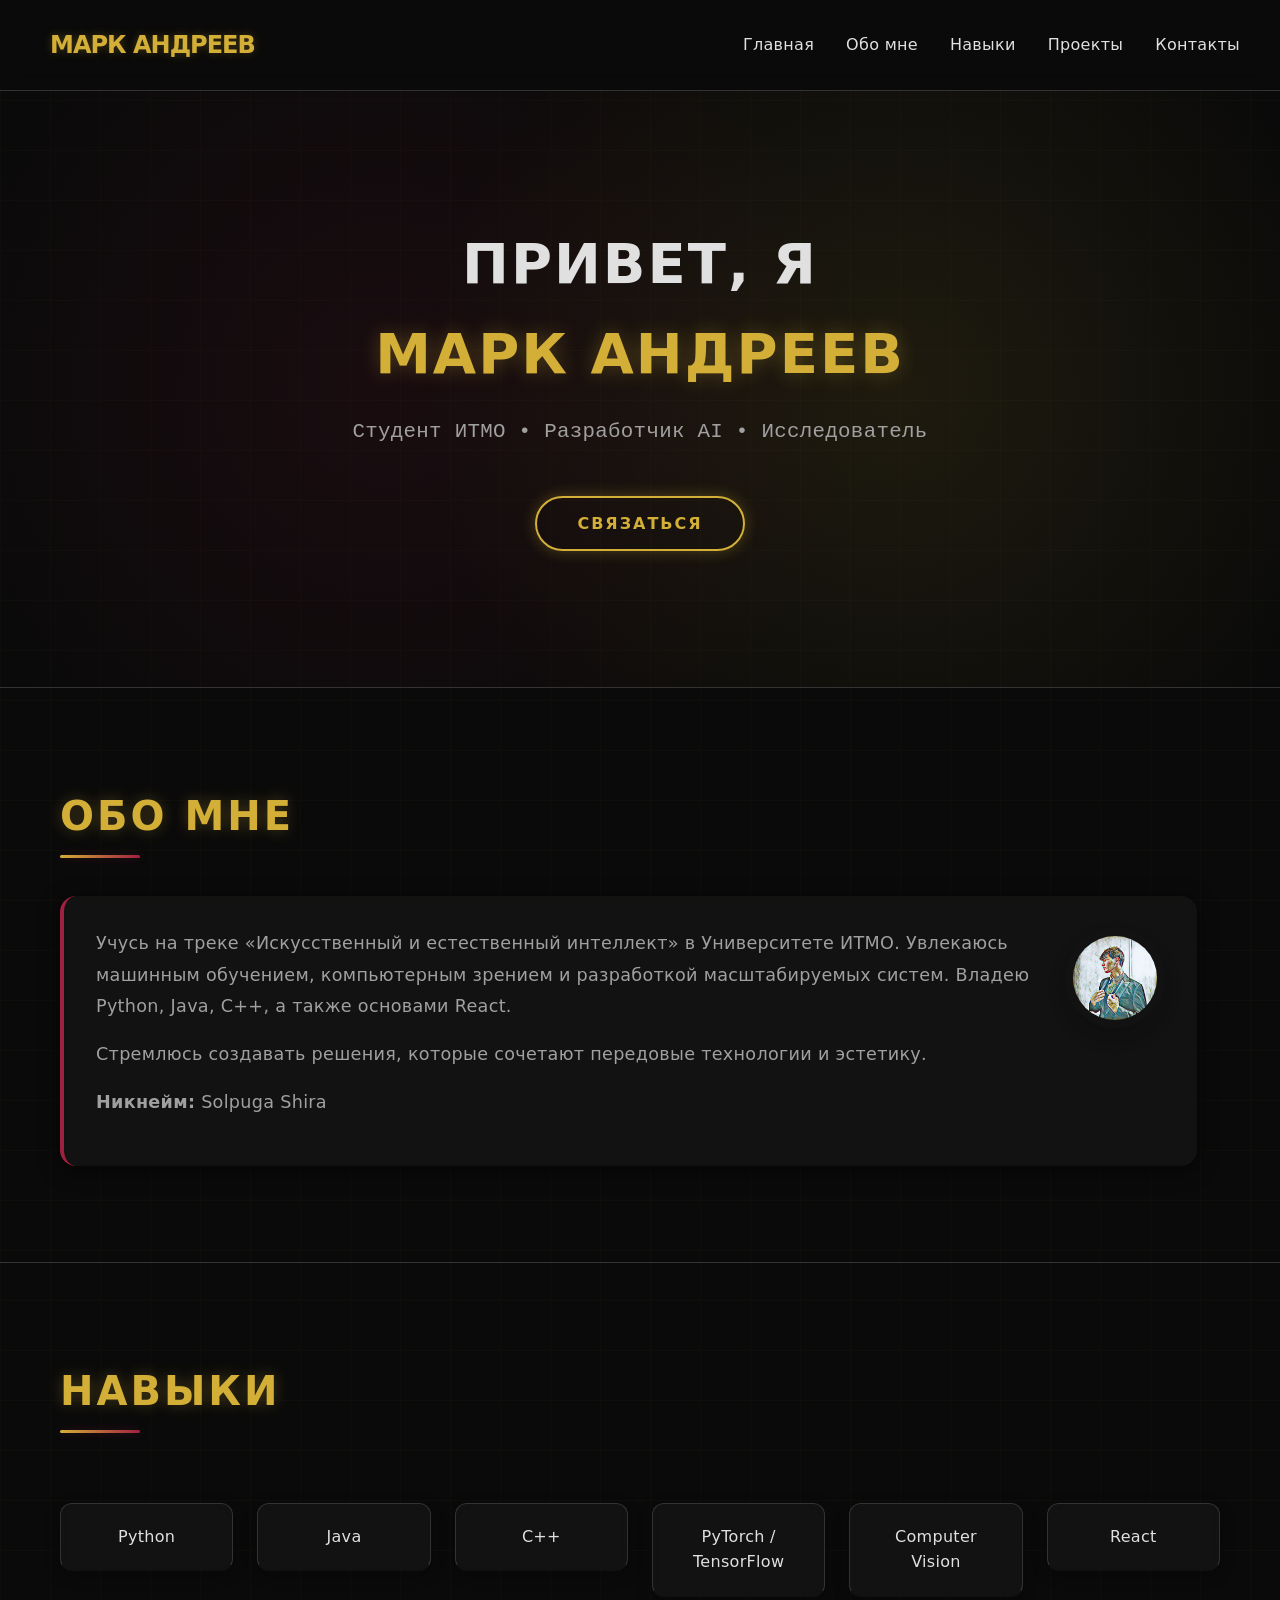
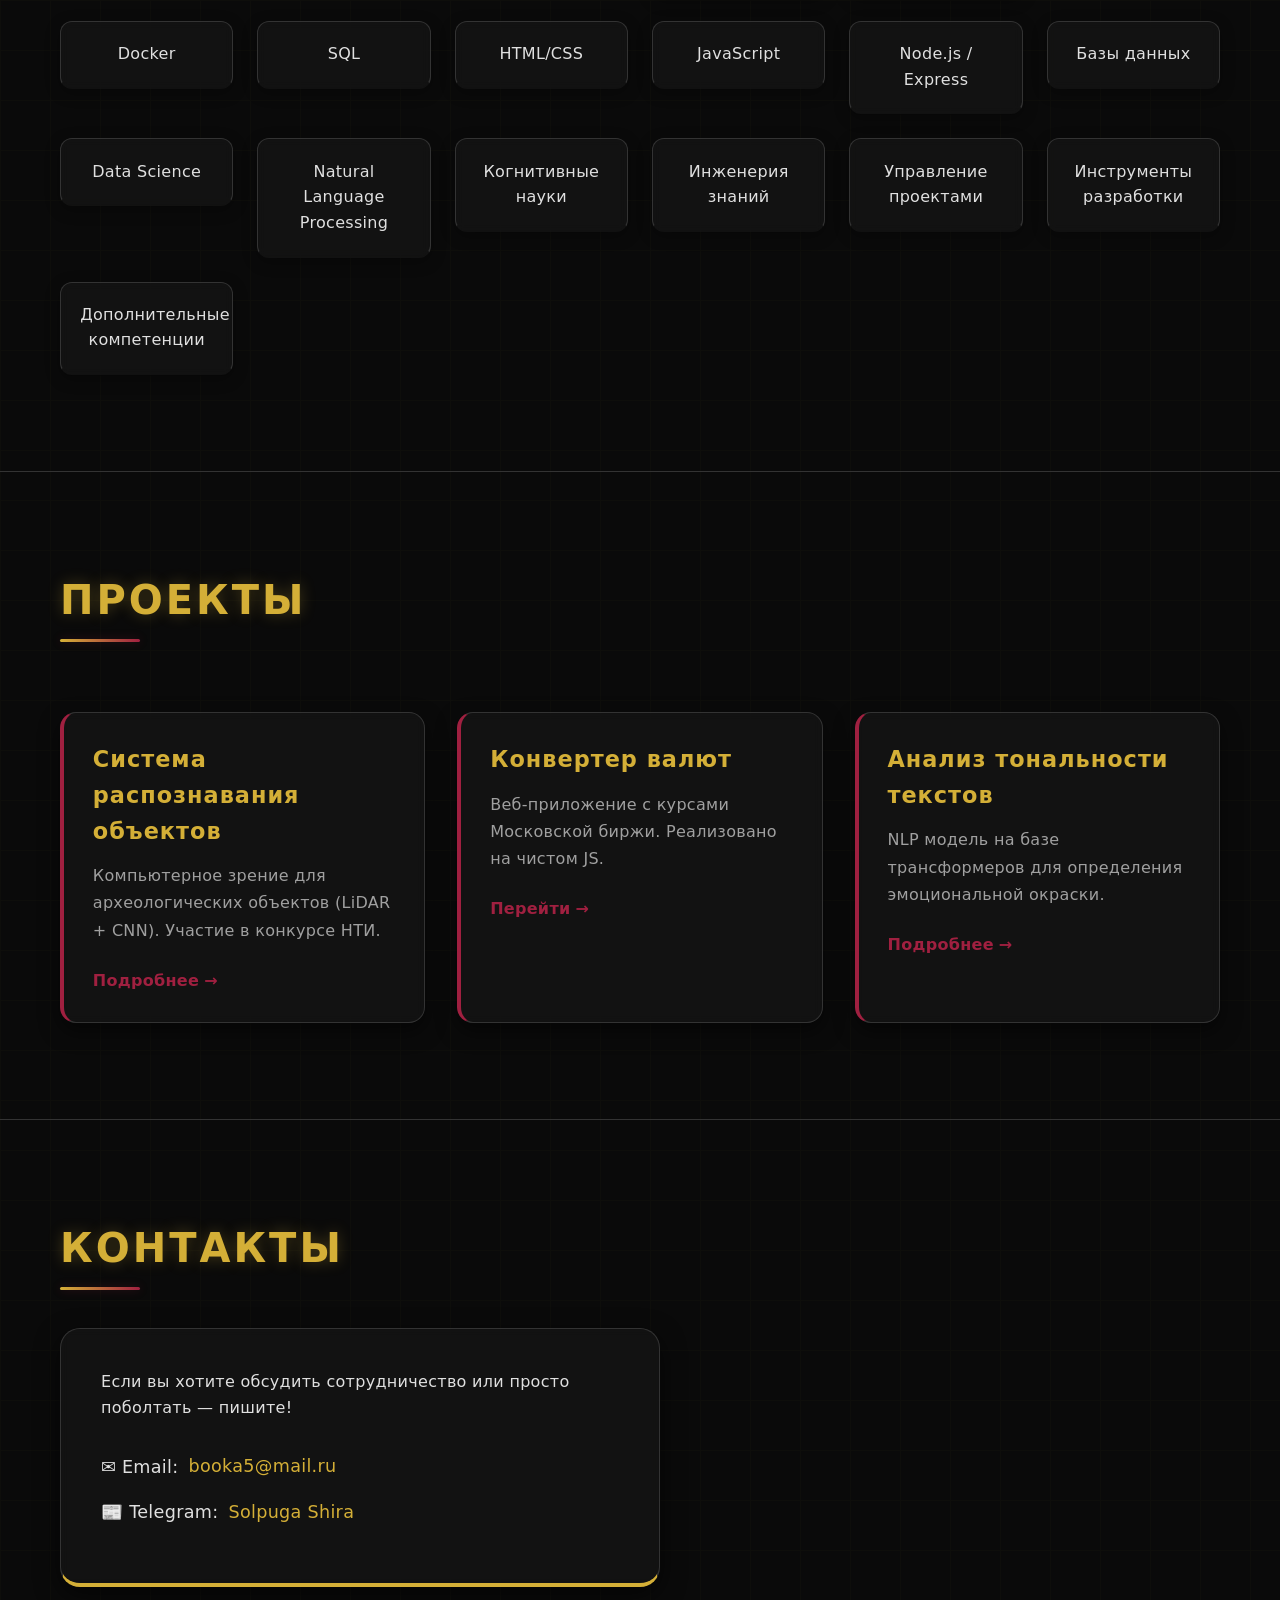
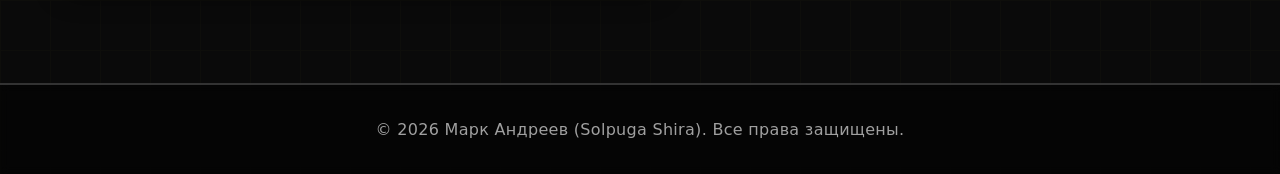
==== commit b5d5d6e8: "Update index.html" ====
--- a/index.html
+++ b/index.html
@@ -40,7 +40,7 @@
             <div class="container">
                 <h2 class="section-title">Обо мне</h2>
                 <div class="about-content">
-                    <img class = "mark" src ="/Portfolio/Mark.jpeg">
+                    <img class = "mark" src ="Mark.jpeg">
                             
                     <p>Учусь на треке «Искусственный и естественный интеллект» в Университете ИТМО. Увлекаюсь машинным обучением, компьютерным зрением и разработкой масштабируемых систем. Владею Python, Java, C++, а также основами React.</p>
                     <p>Стремлюсь создавать решения, которые сочетают передовые технологии и эстетику.</p>
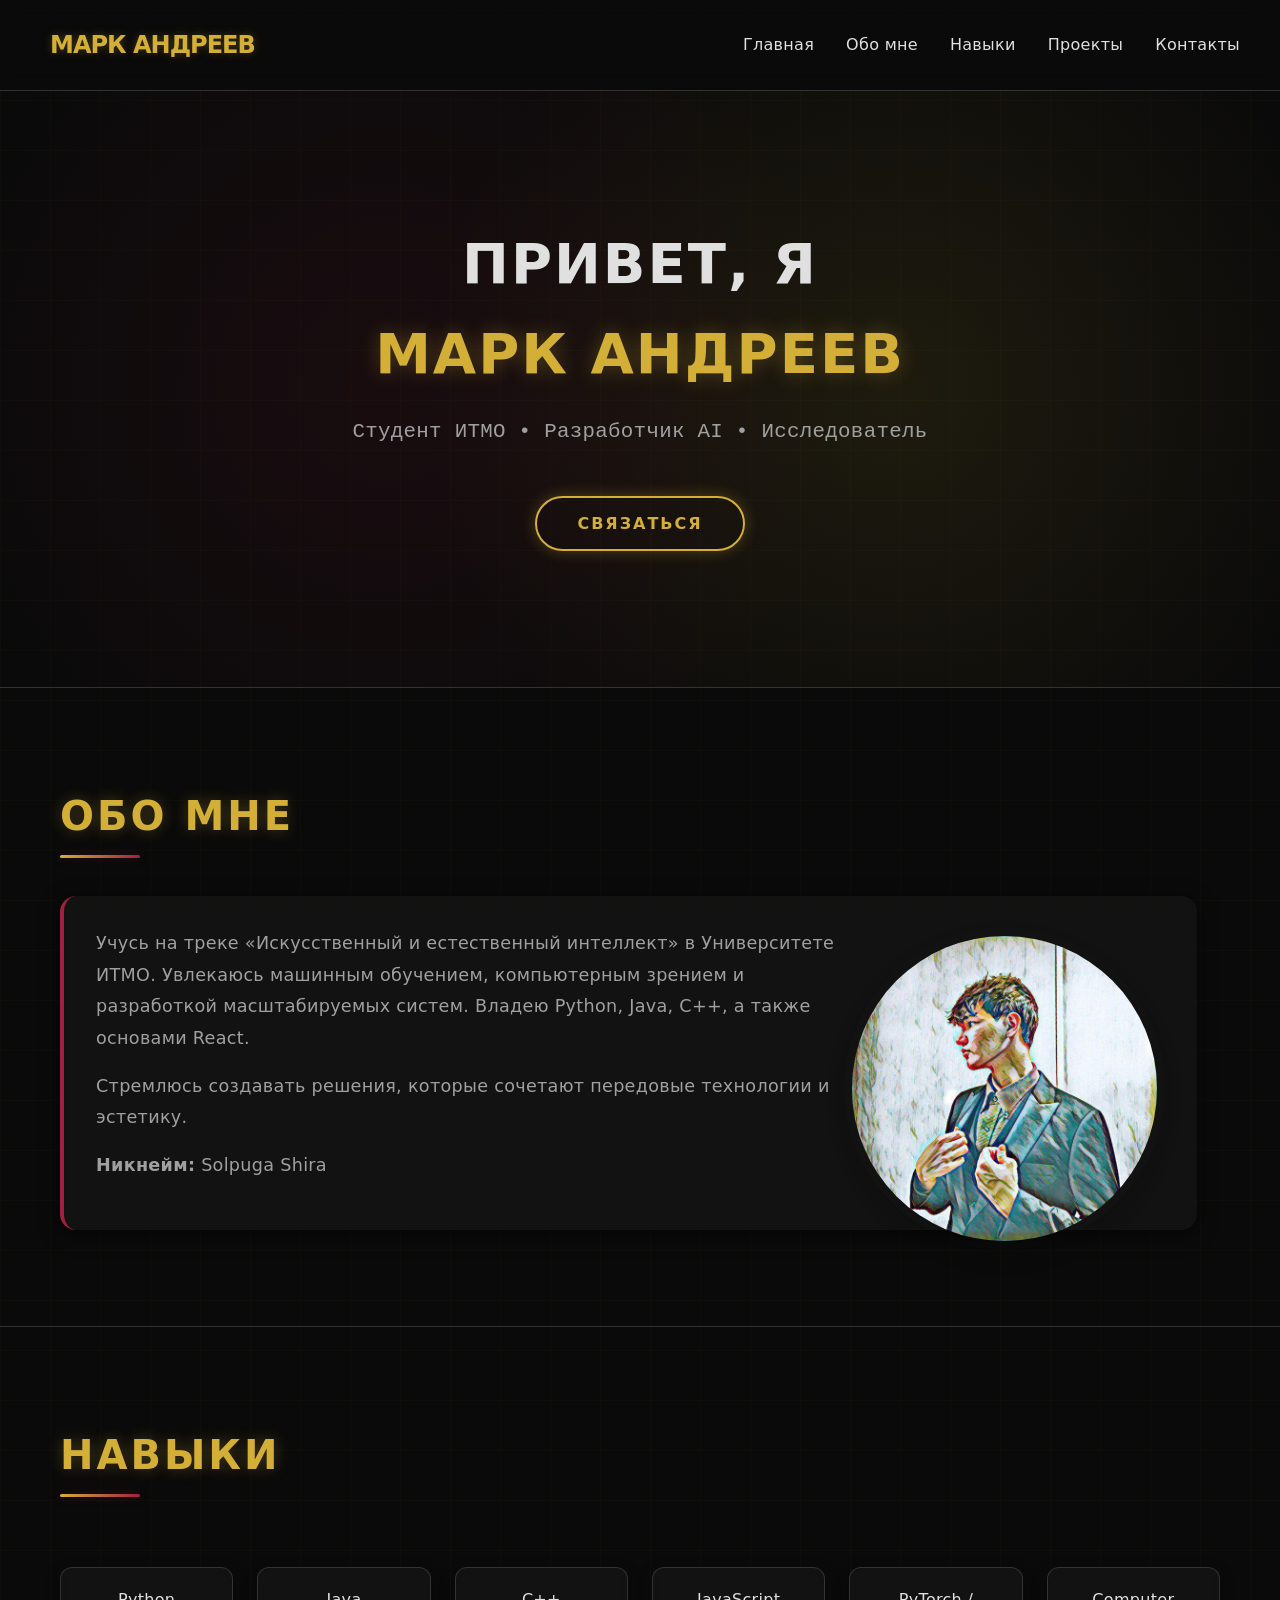
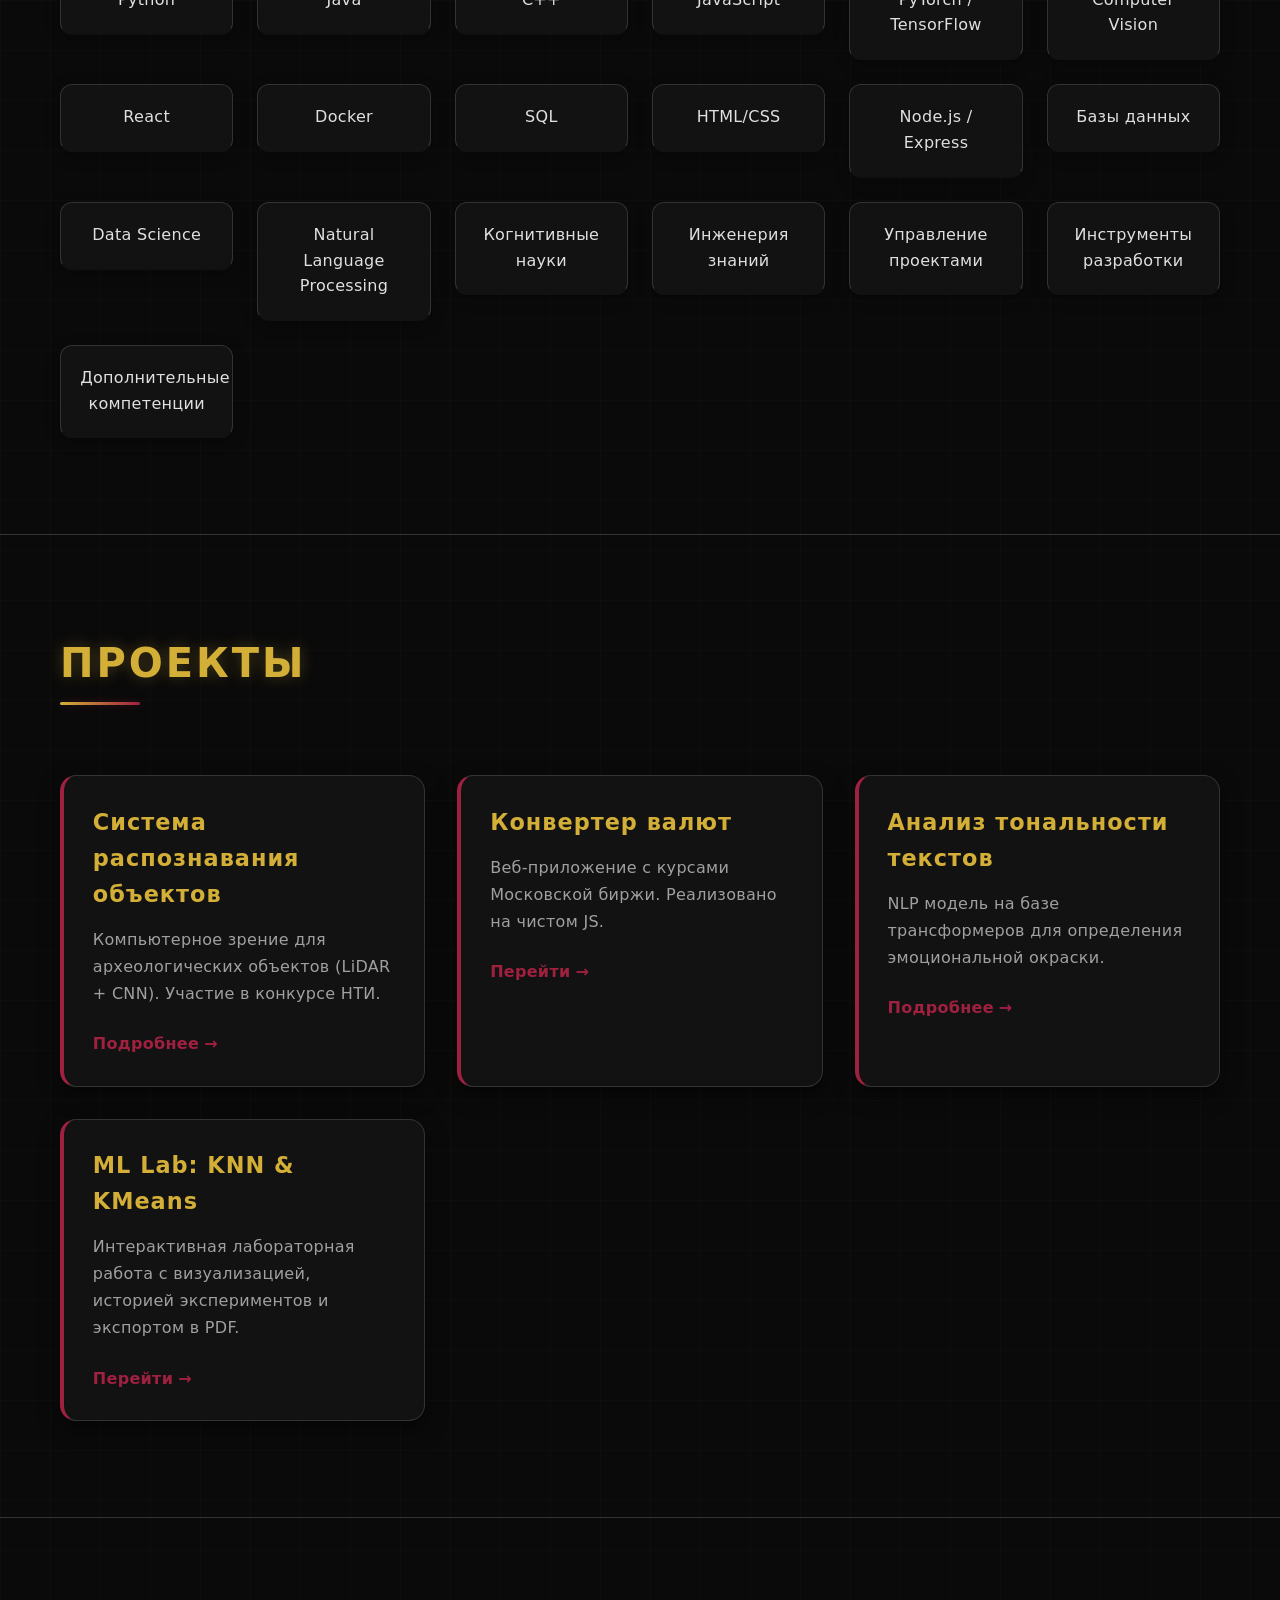
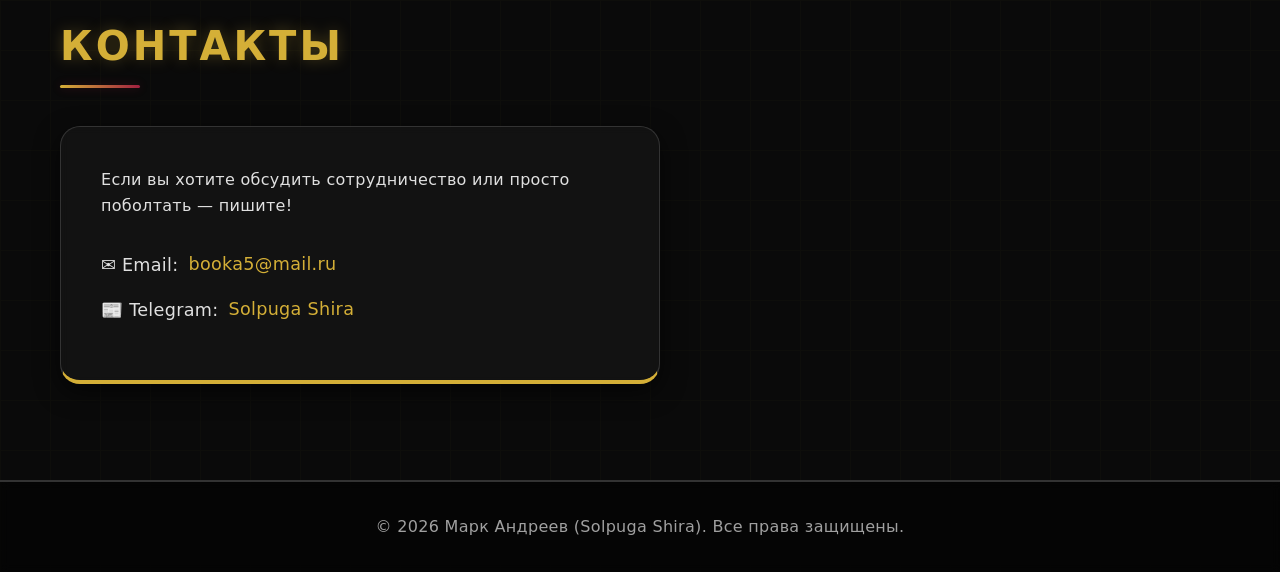
==== commit 5d173263: "Update index.html +Project" ====
--- a/index.html
+++ b/index.html
@@ -26,7 +26,6 @@
     </header>
 
     <main>
-        <!-- Hero секция -->
         <section class="hero">
             <div class="container">
                 <h1 class="hero-title">Привет, я<br> <span class="gold">Марк Андреев</span></h1>
@@ -35,7 +34,6 @@
             </div>
         </section>
 
-        <!-- Обо мне -->
         <section id="about" class="about">
             <div class="container">
                 <h2 class="section-title">Обо мне</h2>
@@ -49,7 +47,7 @@
             </div>
         </section>
 
-        <!-- Навыки (кликабельные) -->
+
         <section id="skills" class="skills">
             <div class="container">
                 <h2 class="section-title">Навыки</h2>
@@ -57,7 +55,7 @@
             </div>
         </section>
 
-        <!-- Проекты -->
+
         <section id="projects" class="projects">
             <div class="container">
                 <h2 class="section-title">Проекты</h2>
@@ -77,11 +75,16 @@
                         <p>NLP модель на базе трансформеров для определения эмоциональной окраски.</p>
                         <a href="NLP.html" class="project-link">Подробнее</a>
                     </div>
+                    <div class="project-card">
+                        <h3>ML Lab: KNN & KMeans</h3>
+                        <p>Интерактивная лабораторная работа с визуализацией, историей экспериментов и экспортом в PDF.</p>
+                        <a href="ml_lab.html" class="project-link">Перейти</a>
+                    </div>
                 </div>
             </div>
         </section>
 
-        <!-- Контакты -->
+
         <section id="contact" class="contact">
             <div class="container">
                 <h2 class="section-title">Контакты</h2>
@@ -102,29 +105,29 @@
         </div>
     </footer>
 
-    <!-- Скрипт для навыков -->
+
     <script>
         (function() {
             const skillsData = [
                 { name: 'Python', details: ['Django', 'FastAPI', 'NumPy', 'Pandas', 'PyTorch', 'TensorFlow', 'Scikit-learn'] },
                 { name: 'Java', details: ['Spring Boot', 'Hibernate', 'Kafka', 'Maven', 'JUnit'] },
                 { name: 'C++', details: ['STL', 'Boost', 'OpenCV', 'CUDA', 'Qt'] },
+                { name: 'JavaScript', details: ['DOM', 'События', 'Асинхронность (Promises, Async/Await)', 'Классы', 'Модули', 'Обработка ошибок', 'Структуры данных'] },
                 { name: 'PyTorch / TensorFlow', details: ['Нейросети', 'CNN', 'RNN', 'Трансформеры', 'Обучение с подкреплением'] },
                 { name: 'Computer Vision', details: ['OpenCV', 'YOLO', 'Segmentation', 'Object Detection', 'Image Processing'] },
                 { name: 'React', details: ['Hooks', 'Redux', 'Next.js', 'Material-UI', 'React Router'] },
                 { name: 'Docker', details: ['Контейнеризация', 'Docker Compose', 'Kubernetes (основы)', 'CI/CD'] },
                 { name: 'SQL', details: ['PostgreSQL', 'MySQL', 'SQLite', 'Оптимизация запросов', 'ORM'] },
                 { name: 'HTML/CSS', details: ['HTML5', 'CSS3', 'Flexbox', 'CSS Grid', 'Адаптивная верстка', 'Семантическая разметка', 'Доступность (WCAG)'] },
-{ name: 'JavaScript', details: ['DOM', 'События', 'Асинхронность (Promises, Async/Await)', 'Классы', 'Модули', 'Обработка ошибок', 'Структуры данных'] },
-{ name: 'Node.js / Express', details: ['Node.js', 'Express.js', 'REST API', 'Middleware', 'Аутентификация (JWT)', 'Работа с базами данных (Mongoose, Sequelize)', 'WebSockets'] },
-{ name: 'Базы данных', details: ['Проектирование БД', 'Нормализация', 'Транзакции', 'Индексы', 'NoSQL (MongoDB)', 'Redis'] },
-{ name: 'Data Science', details: ['Pandas', 'NumPy', 'Matplotlib', 'Seaborn', 'Статистический анализ', 'Эконометрика', 'Анализ социальных сетей', 'Планирование экспериментов'] },
-{ name: 'Natural Language Processing', details: ['Токенизация', 'Word2Vec', 'BERT', 'NLTK', 'SpaCy', 'Анализ тональности', 'Машинный перевод'] },
-{ name: 'Когнитивные науки', details: ['Когнитивная психология', 'Психолингвистика', 'Когнитивная нейронаука', 'Моделирование когнитивных процессов', 'Экспериментальные методы'] },
-{ name: 'Инженерия знаний', details: ['Онтологии', 'Семантические сети', 'Экспертные системы', 'Извлечение знаний', 'Логический вывод'] },
-{ name: 'Управление проектами', details: ['Agile (Scrum, Kanban)', 'PMBOK', 'Управление рисками', 'Сценарное мышление', 'Управление изменениями'] },
-{ name: 'Инструменты разработки', details: ['Git (продвинутый)', 'Docker (оркестрация)', 'CI/CD (GitLab CI, GitHub Actions)', 'Linux (администрирование)', 'Kubernetes (основы)'] },
-{ name: 'Дополнительные компетенции', details: ['3D-моделирование', 'Основы ГИС', 'Технологии творчества', 'Публичные выступления', 'Командообразование'] }
+                { name: 'Node.js / Express', details: ['Node.js', 'Express.js', 'REST API', 'Middleware', 'Аутентификация (JWT)', 'Работа с базами данных (Mongoose, Sequelize)', 'WebSockets'] },
+                { name: 'Базы данных', details: ['Проектирование БД', 'Нормализация', 'Транзакции', 'Индексы', 'NoSQL (MongoDB)', 'Redis'] },
+                { name: 'Data Science', details: ['Pandas', 'NumPy', 'Matplotlib', 'Seaborn', 'Статистический анализ', 'Эконометрика', 'Анализ социальных сетей', 'Планирование экспериментов'] },
+                { name: 'Natural Language Processing', details: ['Токенизация', 'Word2Vec', 'BERT', 'NLTK', 'SpaCy', 'Анализ тональности', 'Машинный перевод'] },
+                { name: 'Когнитивные науки', details: ['Когнитивная психология', 'Психолингвистика', 'Когнитивная нейронаука', 'Моделирование когнитивных процессов', 'Экспериментальные методы'] },
+                { name: 'Инженерия знаний', details: ['Онтологии', 'Семантические сети', 'Экспертные системы', 'Извлечение знаний', 'Логический вывод'] },
+                { name: 'Управление проектами', details: ['Agile (Scrum, Kanban)', 'PMBOK', 'Управление рисками', 'Сценарное мышление', 'Управление изменениями'] },
+                { name: 'Инструменты разработки', details: ['Git (продвинутый)', 'Docker (оркестрация)', 'CI/CD (GitLab CI, GitHub Actions)', 'Linux (администрирование)', 'Kubernetes (основы)'] },
+                { name: 'Дополнительные компетенции', details: ['3D-моделирование', 'Основы ГИС', 'Технологии творчества', 'Публичные выступления', 'Командообразование'] }
             ];
 
             const grid = document.getElementById('skillsGrid');
--- a/style.css
+++ b/style.css
@@ -221,15 +221,13 @@
     box-shadow: 0 4px 20px rgba(0, 0, 0, 0.6);
 }
 .mark {
-    max-width: 100%;
+    max-width: 30%;
     border-radius: 50%;
     border: 4px solid transparent;
     background: var(--gradient);
     padding: 4px;
     box-shadow: 0 10px 20px rgba(0,0,0,0.1);
     float: right;
-    width: 100px;
-    height: 100px;
 }
 
 .about-content p {
@@ -637,4 +635,4 @@
     .hero-project h1 {
         font-size: 2.2rem;
     }
-}+}
